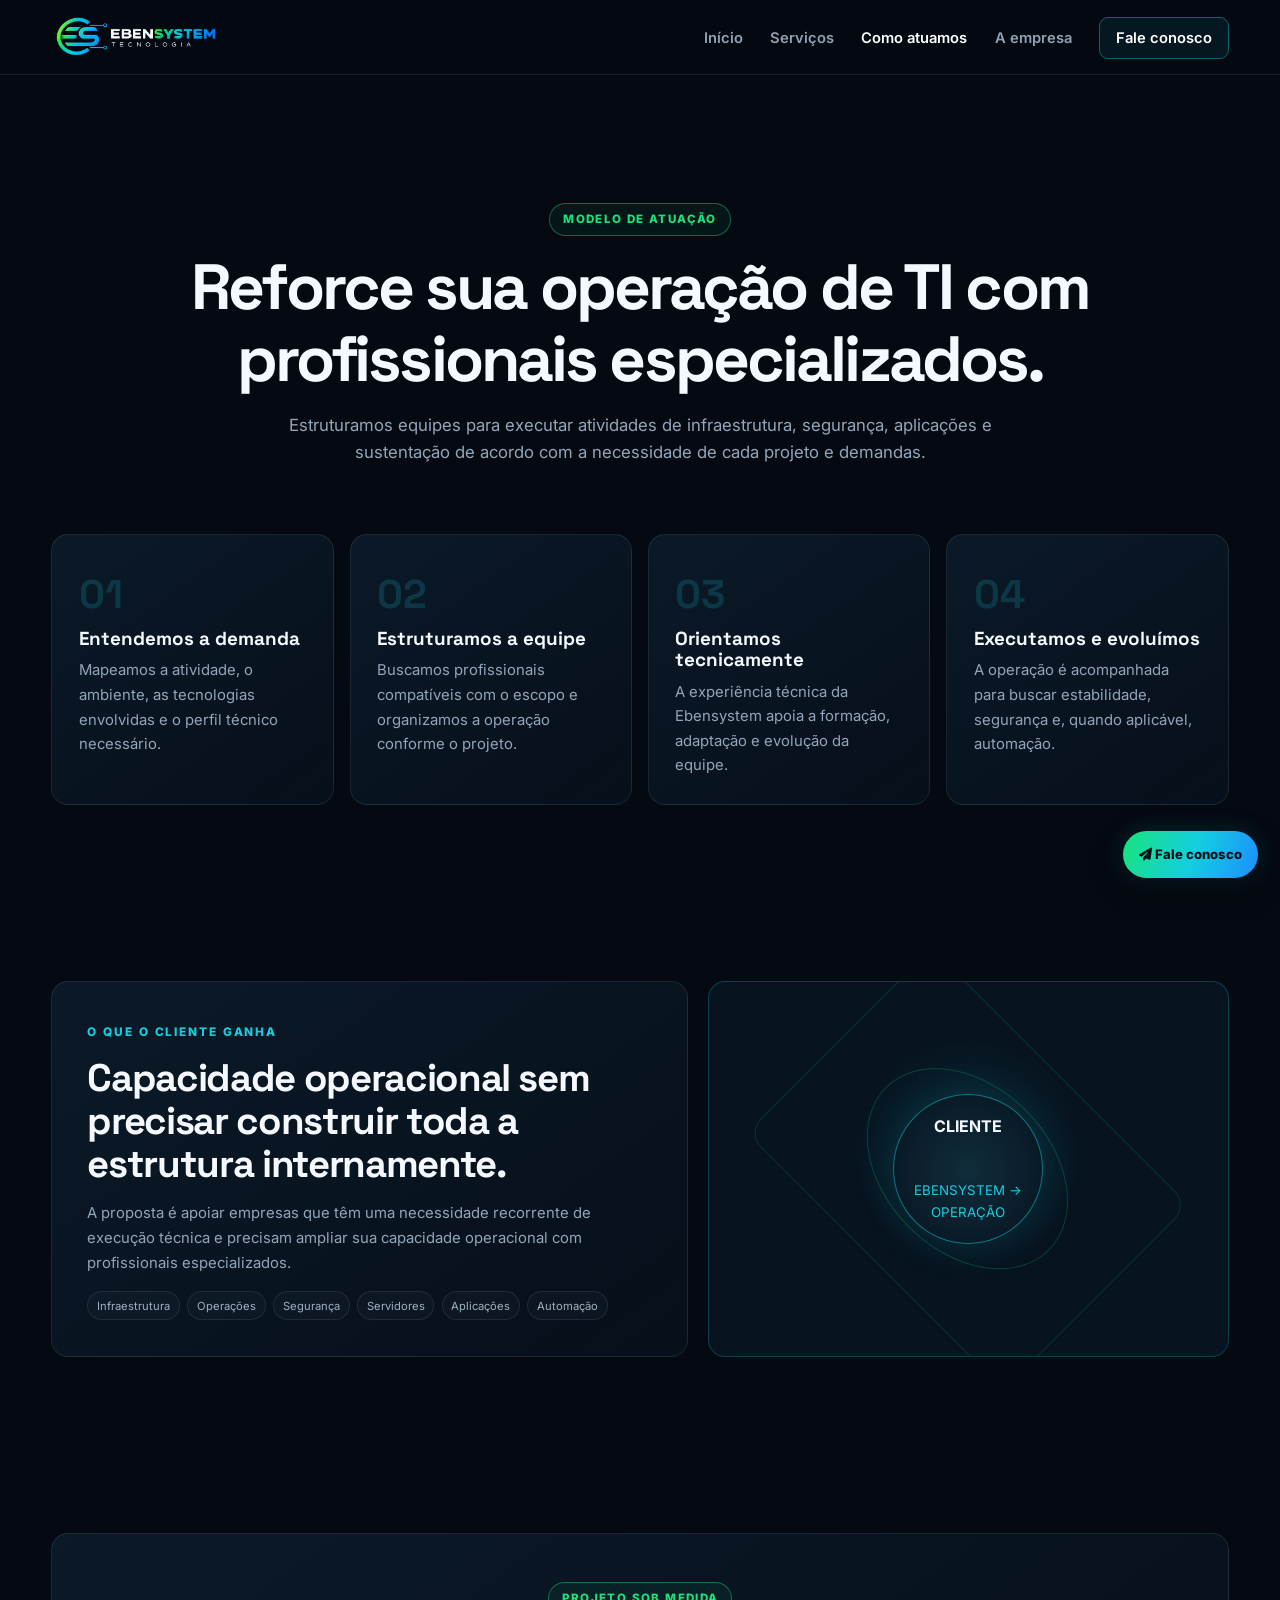
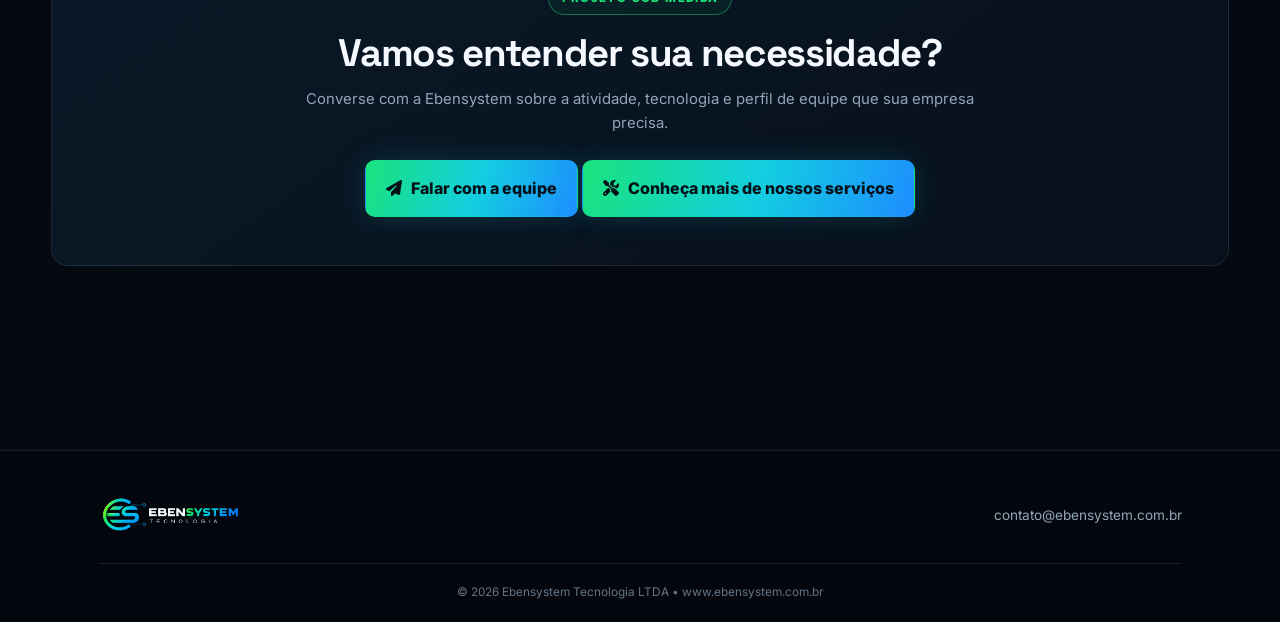
==== clientes/index.html @ 20f7ec96 "Add files via upload" ====
<!DOCTYPE html>
<html lang="pt-BR">
 <head>
  <meta charset="utf-8"/>
  <meta content="width=device-width, initial-scale=1.0" name="viewport"/>
  <meta content="Como a Ebensystem estrutura profissionais e equipes para opera&ccedil;&otilde;es de infraestrutura de TI." name="description"/>
  <title>
   Ebensystem Tecnologia | Como Atuamos
  </title>
  <link href="../css/style.css" rel="stylesheet"/>
  <link href="https://cdnjs.cloudflare.com/ajax/libs/font-awesome/6.4.0/css/all.min.css" rel="stylesheet"/>
 </head>
 <body>
  <header>
   <a class="logo-container" href="../">
    <img alt="Ebensystem Tecnologia" class="logo-img" src="../img/logo.png"/>
   </a>
   <button aria-expanded="false" aria-label="Abrir menu" class="menu-toggle" type="button">
    <i class="fa-solid fa-bars">
    </i>
   </button>
   <nav>
    <ul>
     <li>
      <a href="../">
       In&iacute;cio
      </a>
     </li>
     <li>
      <a href="../servicos/">
       Servi&ccedil;os
      </a>
     </li>
     <li>
      <a aria-current="page" class="active" href="../clientes/">
       Como atuamos
      </a>
     </li>
     <li>
      <a href="../historia/">
       A empresa
      </a>
     </li>
     <li>
      <a class="nav-cta" href="../contato/">
       Fale conosco
      </a>
     </li>
    </ul>
   </nav>
  </header>
  <main>
   <section class="page-hero">
    <span class="eyebrow">
     Modelo de atua&ccedil;&atilde;o
    </span>
    <h1>
     Reforce sua opera&ccedil;&atilde;o de TI com profissionais especializados.
    </h1>
    <p>
     Estruturamos equipes para executar atividades de infraestrutura, seguran&ccedil;a, aplica&ccedil;&otilde;es e sustenta&ccedil;&atilde;o de acordo com a necessidade de cada projeto e demandas.
    </p>
   </section>
   <section class="section" style="padding-top:1rem">
    <div class="timeline">
     <div class="card">
      <div class="num">
       01
      </div>
      <h3>
       Entendemos a demanda
      </h3>
      <p>
       Mapeamos a atividade, o ambiente, as tecnologias envolvidas e o perfil t&eacute;cnico necess&aacute;rio.
      </p>
     </div>
     <div class="card">
      <div class="num">
       02
      </div>
      <h3>
       Estruturamos a equipe
      </h3>
      <p>
       Buscamos profissionais compat&iacute;veis com o escopo e organizamos a opera&ccedil;&atilde;o conforme o projeto.
      </p>
     </div>
     <div class="card">
      <div class="num">
       03
      </div>
      <h3>
       Orientamos tecnicamente
      </h3>
      <p>
       A experi&ecirc;ncia t&eacute;cnica da Ebensystem apoia a forma&ccedil;&atilde;o, adapta&ccedil;&atilde;o e evolu&ccedil;&atilde;o da equipe.
      </p>
     </div>
     <div class="card">
      <div class="num">
       04
      </div>
      <h3>
       Executamos e evolu&iacute;mos
      </h3>
      <p>
       A opera&ccedil;&atilde;o &eacute; acompanhada para buscar estabilidade, seguran&ccedil;a e, quando aplic&aacute;vel, automa&ccedil;&atilde;o.
      </p>
     </div>
    </div>
   </section>
   <section class="section">
    <div class="model">
     <div class="card model-main">
      <span class="section-kicker">
       O que o cliente ganha
      </span>
      <h2>
       Capacidade operacional sem precisar construir toda a estrutura internamente.
      </h2>
      <p>
       A proposta &eacute; apoiar empresas que t&ecirc;m uma necessidade recorrente de execu&ccedil;&atilde;o t&eacute;cnica e precisam ampliar sua capacidade operacional com profissionais especializados.
      </p>
      <div class="tech-badge-list">
       <span class="tech-badge">
        Infraestrutura
       </span>
       <span class="tech-badge">
        Opera&ccedil;&otilde;es
       </span>
       <span class="tech-badge">
        Seguran&ccedil;a
       </span>
       <span class="tech-badge">
        Servidores
       </span>
       <span class="tech-badge">
        Aplica&ccedil;&otilde;es
       </span>
       <span class="tech-badge">
        Automa&ccedil;&atilde;o
       </span>
      </div>
     </div>
     <div class="tech-panel">
      <div class="network">
      </div>
      <div class="network-label">
       <div>
        <strong>
         CLIENTE
        </strong>
        <small>
         EBENSYSTEM &rarr; OPERA&Ccedil;&Atilde;O
        </small>
       </div>
      </div>
     </div>
    </div>
   </section>
   <section class="section">
    <div class="card" style="text-align:center;padding:3rem 1.5rem">
     <span class="tech-tag">
      PROJETO SOB MEDIDA
     </span>
     <h2 style="margin:1rem 0 .8rem">
      Vamos entender sua necessidade?
     </h2>
     <p class="muted" style="max-width:700px;margin:0 auto 1.5rem">
      Converse com a Ebensystem sobre a atividade, tecnologia e perfil de equipe que sua empresa precisa.
     </p>
     <a class="btn-primary" href="../contato/">
        <i class="fa-solid fa-paper-plane"></i>
      Falar com a equipe
     </a>
       </a>
       <a class="btn-primary" href="./servicos/">
       <i class="fa-solid fa-screwdriver-wrench"></i>
       </i> 
       Conheça mais de nossos serviços
      </a>
    </div>
   </section>
  </main>
  <footer>
   <div class="footer-content">
    <a class="logo-container" href="../">
     <img alt="Ebensystem Tecnologia" class="logo-img" src="../img/logo.png"/>
    </a>
    <p class="footer-mail">
     contato@ebensystem.com.br
    </p>
   </div>
   <div class="footer-bottom">
    &copy; 2026 Ebensystem Tecnologia LTDA &bull; www.ebensystem.com.br
   </div>
  </footer>
  <a class="btn-flutuante" href="../contato/">
   <i class="fa-solid fa-paper-plane">
   </i>
   <span>
    Fale conosco
   </span>
  </a>
  <script src="../app.js">
  </script>
 </body>
</html>
---- css/style.css ----
@import url('https://fonts.googleapis.com/css2?family=Inter:wght@400;500;600;700;800&family=Space+Grotesk:wght@500;600;700&display=swap');

:root{
  --bg:#050a12;
  --bg-soft:#07111c;
  --panel:#091522;
  --panel-2:#0c1b2a;
  --line:rgba(148,163,184,.14);
  --line-strong:rgba(25,210,230,.35);
  --text:#f5f9ff;
  --muted:#93a6b9;
  --green:#19e37a;
  --cyan:#13cfe0;
  --blue:#1d8dff;
  --gradient:linear-gradient(110deg,var(--green),var(--cyan) 52%,var(--blue));
  --glow:0 0 38px rgba(19,207,224,.16);
}
*{box-sizing:border-box;margin:0;padding:0}
html{scroll-behavior:smooth}
body{font-family:Inter,Arial,sans-serif;background:var(--bg);color:var(--text);line-height:1.65;overflow-x:hidden}
body:before{content:"";position:fixed;inset:0;pointer-events:none;opacity:.18;background-image:linear-gradient(rgba(255,255,255,.025) 1px,transparent 1px),linear-gradient(90deg,rgba(255,255,255,.025) 1px,transparent 1px);background-size:48px 48px;mask-image:linear-gradient(to bottom,black,transparent 75%);z-index:-2}
a{color:inherit;text-decoration:none}
.container{width:min(1160px,92%);margin:auto}

/* Header */
header{position:sticky;top:0;z-index:1000;background:rgba(5,10,18,.86);backdrop-filter:blur(18px);border-bottom:1px solid var(--line);padding:.55rem 4%;display:flex;align-items:center;justify-content:space-between;gap:25px}
.logo-container{display:flex;align-items:center;flex-shrink:0}
.logo-img{width:170px;height:auto;display:block;object-fit:contain;transition:transform .25s ease}
.logo-container:hover .logo-img{transform:scale(1.02)}
nav ul{display:flex;align-items:center;gap:1.7rem;list-style:none}
nav a{color:#91a1b4;font-size:.92rem;font-weight:600;transition:.25s}
nav a:hover,nav a.active{color:#fff}
.nav-cta{padding:.7rem 1rem;border:1px solid rgba(19,207,224,.4);border-radius:9px;color:#fff!important;background:rgba(19,207,224,.07)}
.menu-toggle{display:none;border:1px solid var(--line);background:var(--panel);color:#fff;border-radius:9px;padding:.6rem .75rem;font-size:1.1rem;cursor:pointer}

/* General */
main{width:min(1200px,92%);margin:0 auto;padding:3.5rem 0 1rem}
.eyebrow,.tech-tag{display:inline-flex;align-items:center;gap:.5rem;color:var(--green);border:1px solid rgba(25,227,122,.42);background:rgba(25,227,122,.055);padding:.38rem .8rem;border-radius:999px;font-size:.72rem;font-weight:800;letter-spacing:.12em;text-transform:uppercase}
.section{padding:5.5rem 0}
.section-head{text-align:center;max-width:800px;margin:0 auto 3rem}
.section-kicker{color:var(--cyan);font-size:.74rem;font-weight:800;letter-spacing:.16em;text-transform:uppercase}
h1,h2,h3{font-family:'Space Grotesk',Inter,sans-serif;line-height:1.12}
h1{font-size:clamp(2.4rem,5vw,4.8rem);letter-spacing:-.045em}
h2{font-size:clamp(1.9rem,3vw,2.8rem);letter-spacing:-.035em}
h3{font-size:1.18rem}
.section-head h2{margin:.65rem 0 1rem}
.section-head p,.muted{color:var(--muted)}

/* Hero */
.hero{position:relative;min-height:610px;display:grid;place-items:center;text-align:center;overflow:hidden;border:1px solid var(--line);border-radius:24px;background:radial-gradient(circle at 50% 42%,rgba(19,207,224,.12),transparent 34%),linear-gradient(145deg,rgba(8,22,34,.96),rgba(5,10,18,.94));box-shadow:var(--glow)}
.hero:before{content:"";position:absolute;inset:0;background:radial-gradient(circle at 15% 20%,rgba(25,227,122,.08),transparent 24%),radial-gradient(circle at 85% 75%,rgba(29,141,255,.1),transparent 27%);pointer-events:none}
.hero-grid{position:absolute;inset:0;background-image:linear-gradient(rgba(19,207,224,.09) 1px,transparent 1px),linear-gradient(90deg,rgba(19,207,224,.09) 1px,transparent 1px);background-size:70px 70px;mask-image:radial-gradient(circle at center,black 0%,transparent 72%);opacity:.32}
.hero-node{position:absolute;border:1px solid rgba(19,207,224,.5);border-radius:50%;box-shadow:0 0 24px rgba(19,207,224,.25);animation:pulse 3.5s infinite ease-in-out}
.node1{width:12px;height:12px;top:23%;left:18%}.node2{width:8px;height:8px;top:31%;right:19%;animation-delay:1s}.node3{width:10px;height:10px;bottom:24%;left:27%;animation-delay:2s}
.hero-content{position:relative;z-index:2;width:min(900px,90%)}
.hero h1{margin:1.3rem auto 1.2rem;background:linear-gradient(180deg,#fff 5%,#b9c8d8 100%);-webkit-background-clip:text;background-clip:text;color:transparent}
.hero h1 span{background:var(--gradient);-webkit-background-clip:text;background-clip:text;color:transparent}
.hero p{max-width:780px;margin:0 auto;color:#a9bacb;font-size:1.08rem}
.hero-actions{display:flex;justify-content:center;gap:.85rem;flex-wrap:wrap;margin-top:2rem}
.btn-primary,.btn-secondary{display:inline-flex;align-items:center;justify-content:center;gap:.55rem;padding:.9rem 1.25rem;border-radius:10px;font-weight:800;transition:.25s;cursor:pointer}
.btn-primary{background:var(--gradient);color:#031018;border:1px solid transparent;box-shadow:0 0 28px rgba(19,207,224,.17)}
.btn-secondary{background:rgba(255,255,255,.02);color:#fff;border:1px solid var(--line-strong)}
.btn-primary:hover,.btn-secondary:hover{transform:translateY(-2px);box-shadow:0 12px 35px rgba(19,207,224,.16)}
.hero-techline{margin:2rem auto 0;display:flex;justify-content:center;gap:1rem;flex-wrap:wrap;color:#6f8498;font-size:.78rem}
.hero-techline span:before{content:'◈';color:var(--cyan);margin-right:.35rem}

/* Cards */
.grid-3{display:grid;grid-template-columns:repeat(3,1fr);gap:1.15rem}
.grid-2{display:grid;grid-template-columns:repeat(2,1fr);gap:1.15rem}
.card{position:relative;background:linear-gradient(145deg,rgba(12,27,42,.92),rgba(7,17,28,.9));border:1px solid var(--line);border-radius:17px;padding:1.65rem;overflow:hidden;transition:.28s}
.card:after{content:"";position:absolute;inset:auto -30% -65% 20%;height:160px;background:radial-gradient(circle,rgba(19,207,224,.09),transparent 68%);pointer-events:none}
.card:hover{transform:translateY(-4px);border-color:rgba(19,207,224,.38);box-shadow:0 18px 55px rgba(0,0,0,.3),0 0 25px rgba(19,207,224,.07)}
.card-icon{width:46px;height:46px;display:grid;place-items:center;border-radius:12px;color:var(--cyan);background:rgba(19,207,224,.08);border:1px solid rgba(19,207,224,.28);font-size:1.15rem;margin-bottom:1rem}
.card h3{margin-bottom:.6rem}.card p{color:var(--muted);font-size:.93rem}
.tech-badge-list{display:flex;flex-wrap:wrap;gap:.45rem;margin-top:1rem}.tech-badge{font-size:.7rem;color:#9eb1c2;border:1px solid var(--line);padding:.28rem .55rem;border-radius:999px;background:rgba(255,255,255,.025)}

/* Commercial model */
.model{display:grid;grid-template-columns:1.1fr .9fr;gap:1.2rem;align-items:stretch}
.model-main{padding:2.2rem}.model-main h2{margin:.8rem 0 1rem}.model-main p{color:var(--muted);max-width:720px}.model-steps{display:grid;grid-template-columns:repeat(3,1fr);gap:.8rem;margin-top:1.7rem}
.step{padding:1rem;border:1px solid var(--line);border-radius:12px;background:rgba(255,255,255,.025)}.step b{display:block;color:var(--cyan);font-size:.76rem;letter-spacing:.12em;margin-bottom:.4rem}.step strong{display:block;font-size:.94rem;margin-bottom:.25rem}.step span{font-size:.78rem;color:var(--muted)}
.tech-panel{position:relative;min-height:100%;overflow:hidden;padding:2rem;border-radius:17px;border:1px solid rgba(19,207,224,.24);background:radial-gradient(circle at 50% 45%,rgba(19,207,224,.12),transparent 35%),#07131f}
.network{position:absolute;inset:15%;border:1px solid rgba(19,207,224,.16);transform:rotate(45deg);border-radius:20px}.network:before,.network:after{content:"";position:absolute;border:1px solid rgba(25,227,122,.22);border-radius:50%}.network:before{inset:18%}.network:after{inset:35%}
.network-label{position:relative;z-index:2;height:100%;min-height:260px;display:grid;place-items:center;text-align:center}.network-label div{width:150px;height:150px;border-radius:50%;display:grid;place-items:center;background:radial-gradient(circle,#102c3b,#07131f);border:1px solid rgba(19,207,224,.5);box-shadow:0 0 45px rgba(19,207,224,.14)}.network-label strong{display:block}.network-label small{color:var(--cyan);display:block;margin-top:.25rem}

/* Tech stack */
.tech-stack{display:grid;grid-template-columns:repeat(4,1fr);gap:1rem}.tech-category{padding:1.35rem;border:1px solid var(--line);border-radius:15px;background:rgba(9,21,34,.78)}.tech-category h4{font-family:'Space Grotesk',Inter,sans-serif;color:#fff;margin-bottom:1rem}.tech-category h4 i{color:var(--green);margin-right:.45rem}.tech-list{display:flex;flex-wrap:wrap;gap:.45rem}.tech-item{font-size:.75rem;color:#9bb0c1;padding:.4rem .55rem;border-radius:7px;background:rgba(255,255,255,.025);border:1px solid var(--line)}

/* Page hero */
.page-hero{text-align:center;padding:4.5rem 1rem 3.2rem}.page-hero h1{margin:1rem auto;max-width:900px}.page-hero p{max-width:760px;margin:auto;color:var(--muted);font-size:1.05rem}

/* Timeline / company */
.timeline{display:grid;grid-template-columns:repeat(4,1fr);gap:1rem}.timeline .card{min-height:190px}.timeline .num{font-size:2.5rem;font-family:'Space Grotesk';font-weight:800;color:rgba(19,207,224,.18)}

/* Contact */
.contact-grid{display:grid;grid-template-columns:.8fr 1.2fr;gap:1.2rem}.contact-info{padding:2rem}.contact-info h2{margin:1rem 0}.contact-item{display:flex;gap:.85rem;padding:1rem 0;border-bottom:1px solid var(--line)}.contact-item i{color:var(--cyan);width:20px}.contact-item span{color:var(--muted)}
.form-card{padding:2rem}.field{margin-bottom:1rem}.field label{display:block;font-size:.8rem;font-weight:700;margin-bottom:.4rem;color:#dbe7f1}.field input,.field textarea{width:100%;padding:.9rem 1rem;border-radius:10px;border:1px solid var(--line);background:#050d16;color:#fff;font:inherit;outline:none}.field input:focus,.field textarea:focus{border-color:var(--cyan);box-shadow:0 0 0 3px rgba(19,207,224,.08)}

/* Footer */
footer{margin-top:5rem;border-top:1px solid var(--line);background:#03070d;padding:2.5rem 4% 1.2rem}.footer-content{width:min(1160px,92%);margin:auto;display:flex;justify-content:space-between;align-items:center;gap:1.5rem;flex-wrap:wrap}.footer-content .logo-img{width:145px}.footer-mail{color:var(--muted);font-size:.85rem}.footer-bottom{width:min(1160px,92%);margin:1.5rem auto 0;padding-top:1.2rem;border-top:1px solid var(--line);text-align:center;color:#647588;font-size:.74rem}
.btn-flutuante{position:fixed;right:22px;bottom:22px;z-index:999;background:var(--gradient);color:#031018;padding:.8rem 1rem;border-radius:999px;font-weight:800;font-size:.82rem;box-shadow:0 10px 30px rgba(0,0,0,.35),0 0 25px rgba(19,207,224,.16);transition:.25s}.btn-flutuante:hover{transform:translateY(-3px)}

.reveal{animation:rise .7s ease both}.delay-1{animation-delay:.08s}.delay-2{animation-delay:.16s}.delay-3{animation-delay:.24s}
@keyframes rise{from{opacity:0;transform:translateY(12px)}to{opacity:1;transform:none}}
@keyframes pulse{0%,100%{transform:scale(.85);opacity:.5}50%{transform:scale(1.2);opacity:1}}

@media(max-width:950px){nav ul{gap:1rem}.nav-cta{display:none}.tech-stack{grid-template-columns:repeat(2,1fr)}.model{grid-template-columns:1fr}.contact-grid{grid-template-columns:1fr}}
@media(max-width:760px){header{padding:.55rem 4%;}.logo-img{width:145px}.menu-toggle{display:block}nav{position:absolute;left:4%;right:4%;top:70px;background:rgba(5,10,18,.98);border:1px solid var(--line);border-radius:12px;padding:.7rem;display:none}nav.open{display:block}nav ul{flex-direction:column;align-items:stretch;gap:.2rem}nav a{display:block;padding:.75rem}.hero{min-height:590px;border-radius:17px}.hero h1{font-size:2.45rem}.grid-3,.grid-2,.model-steps,.timeline,.tech-stack{grid-template-columns:1fr}.section{padding:4rem 0}.btn-flutuante{right:14px;bottom:14px}.btn-flutuante span{display:none}.btn-flutuante{width:48px;height:48px;display:grid;place-items:center;padding:0}.footer-content{flex-direction:column;align-items:flex-start}}
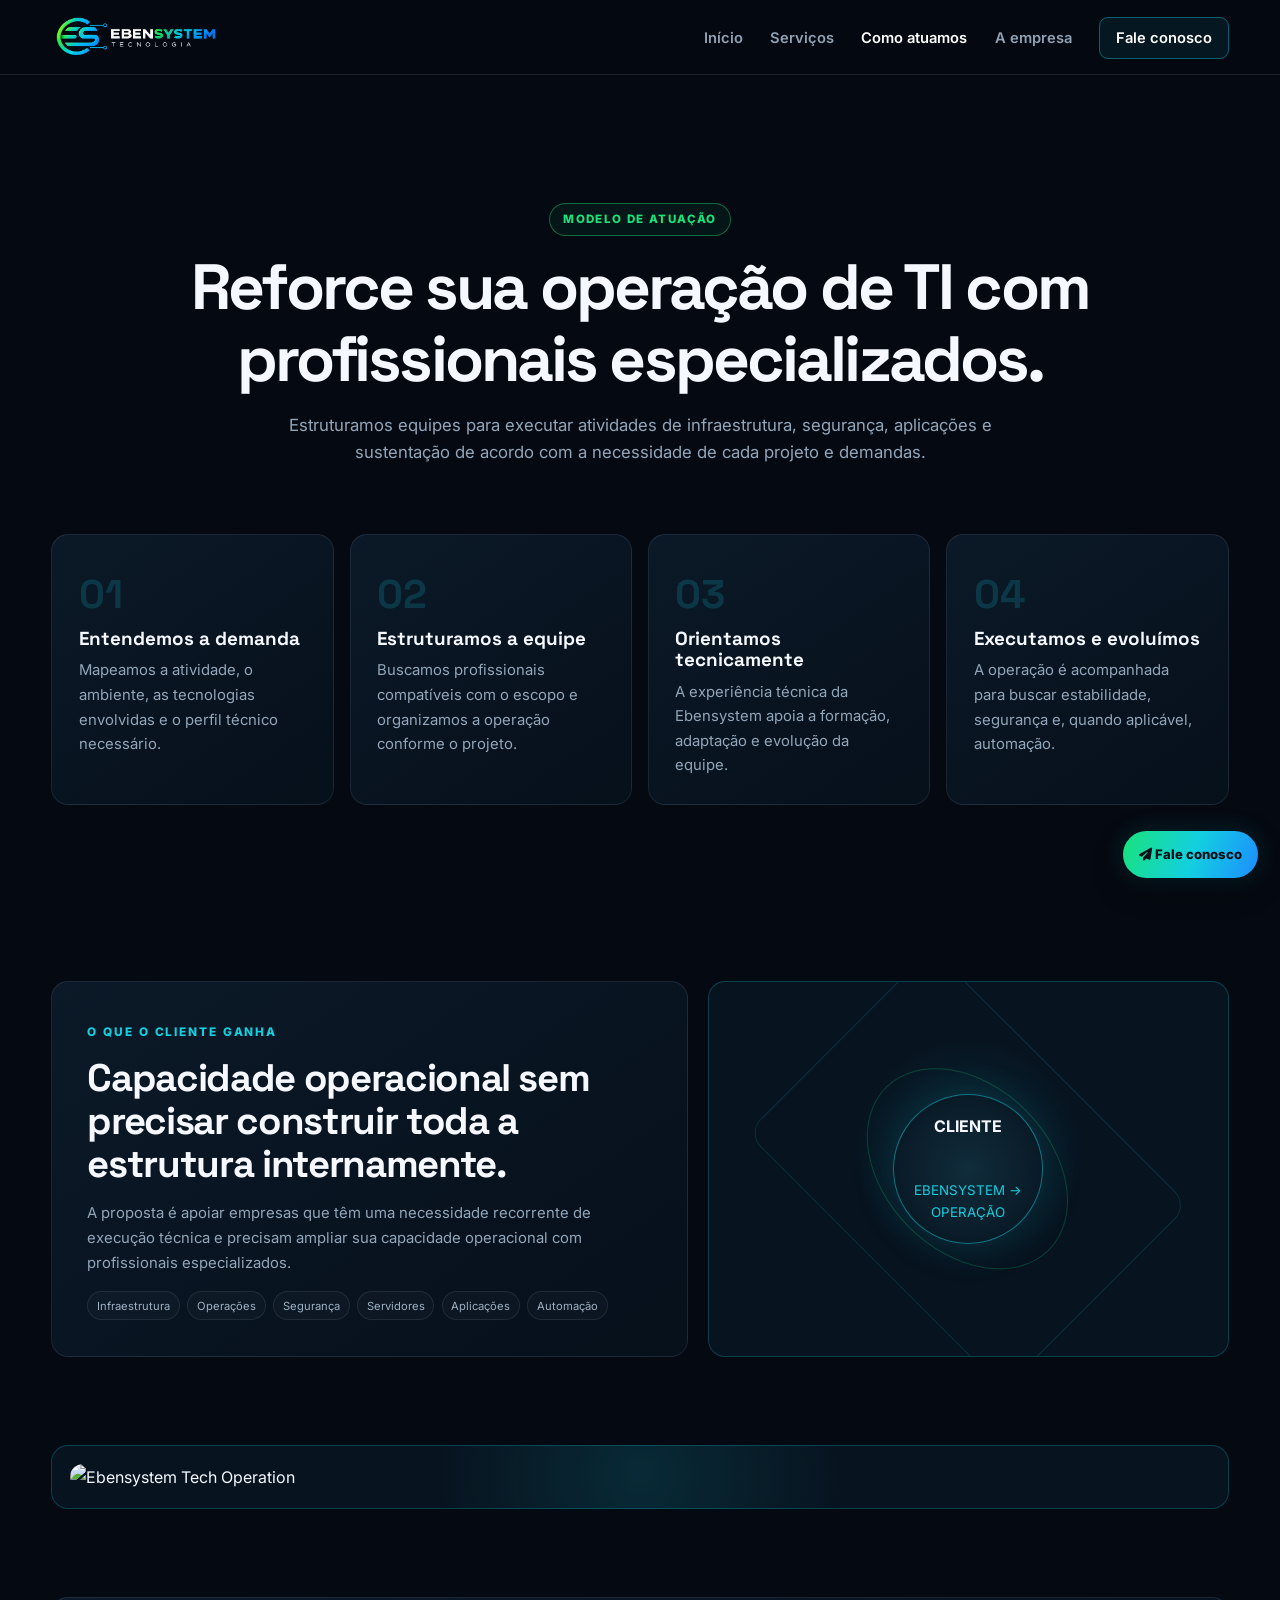
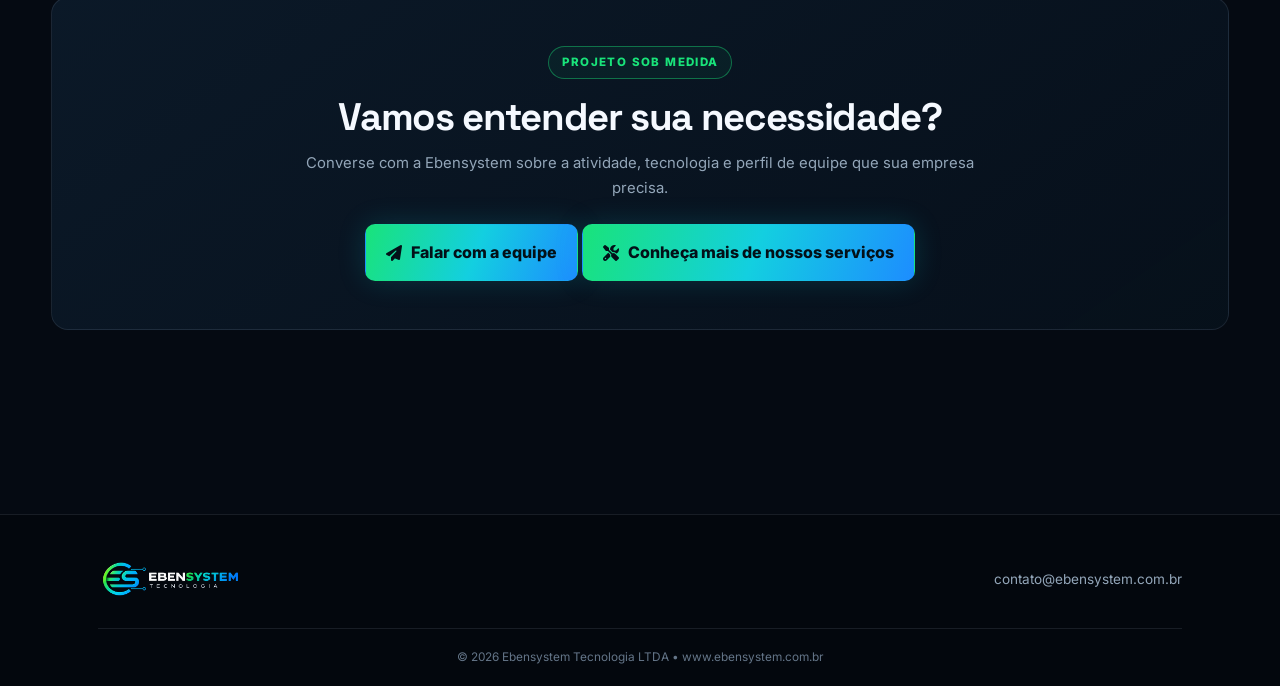
==== commit b288beac: "Add tech panel section with image Added a tech panel with an image for Ebensystem Tech Operation." ====
--- a/clientes/index.html
+++ b/clientes/index.html
@@ -158,6 +158,24 @@
      </div>
     </div>
    </section>
+
+      </div>
+     </div>
+     <div class="tech-panel" style="display:flex;align-items:center;justify-content:center;overflow:hidden;padding:18px;box-sizing:border-box;">
+
+      <img
+
+       src="img/ebensystem-tech-operation-8s.gif"
+
+       alt="Ebensystem Tech Operation"
+
+       style="display:block;width:100%;height:100%;max-width:100%;max-height:100%;object-fit:contain;object-position:center;border-radius:16px;"
+
+      />
+
+     </div>
+    </div>
+   
    <section class="section">
     <div class="card" style="text-align:center;padding:3rem 1.5rem">
      <span class="tech-tag">
@@ -174,7 +192,7 @@
       Falar com a equipe
      </a>
        </a>
-       <a class="btn-primary" href="./servicos/">
+       <a class="btn-primary" href="../servicos/">
        <i class="fa-solid fa-screwdriver-wrench"></i>
        </i> 
        Conheça mais de nossos serviços
--- a/css/style.css
+++ b/css/style.css
@@ -105,3 +105,23 @@
 
 @media(max-width:950px){nav ul{gap:1rem}.nav-cta{display:none}.tech-stack{grid-template-columns:repeat(2,1fr)}.model{grid-template-columns:1fr}.contact-grid{grid-template-columns:1fr}}
 @media(max-width:760px){header{padding:.55rem 4%;}.logo-img{width:145px}.menu-toggle{display:block}nav{position:absolute;left:4%;right:4%;top:70px;background:rgba(5,10,18,.98);border:1px solid var(--line);border-radius:12px;padding:.7rem;display:none}nav.open{display:block}nav ul{flex-direction:column;align-items:stretch;gap:.2rem}nav a{display:block;padding:.75rem}.hero{min-height:590px;border-radius:17px}.hero h1{font-size:2.45rem}.grid-3,.grid-2,.model-steps,.timeline,.tech-stack{grid-template-columns:1fr}.section{padding:4rem 0}.btn-flutuante{right:14px;bottom:14px}.btn-flutuante span{display:none}.btn-flutuante{width:48px;height:48px;display:grid;place-items:center;padding:0}.footer-content{flex-direction:column;align-items:flex-start}}
+/* BOTÕES FLUTUANTES - REDES SOCIAIS */
+
+.botoes-flutuantes {
+  position: fixed;
+  right: 18px;
+  bottom: 18px;
+
+  display: flex;
+  flex-direction: column;
+  align-items: flex-end;
+
+  gap: 12px;
+
+  z-index: 9999;
+}
+
+.botoes-flutuantes .btn-flutuante {
+  position: static;
+  margin: 0;
+}
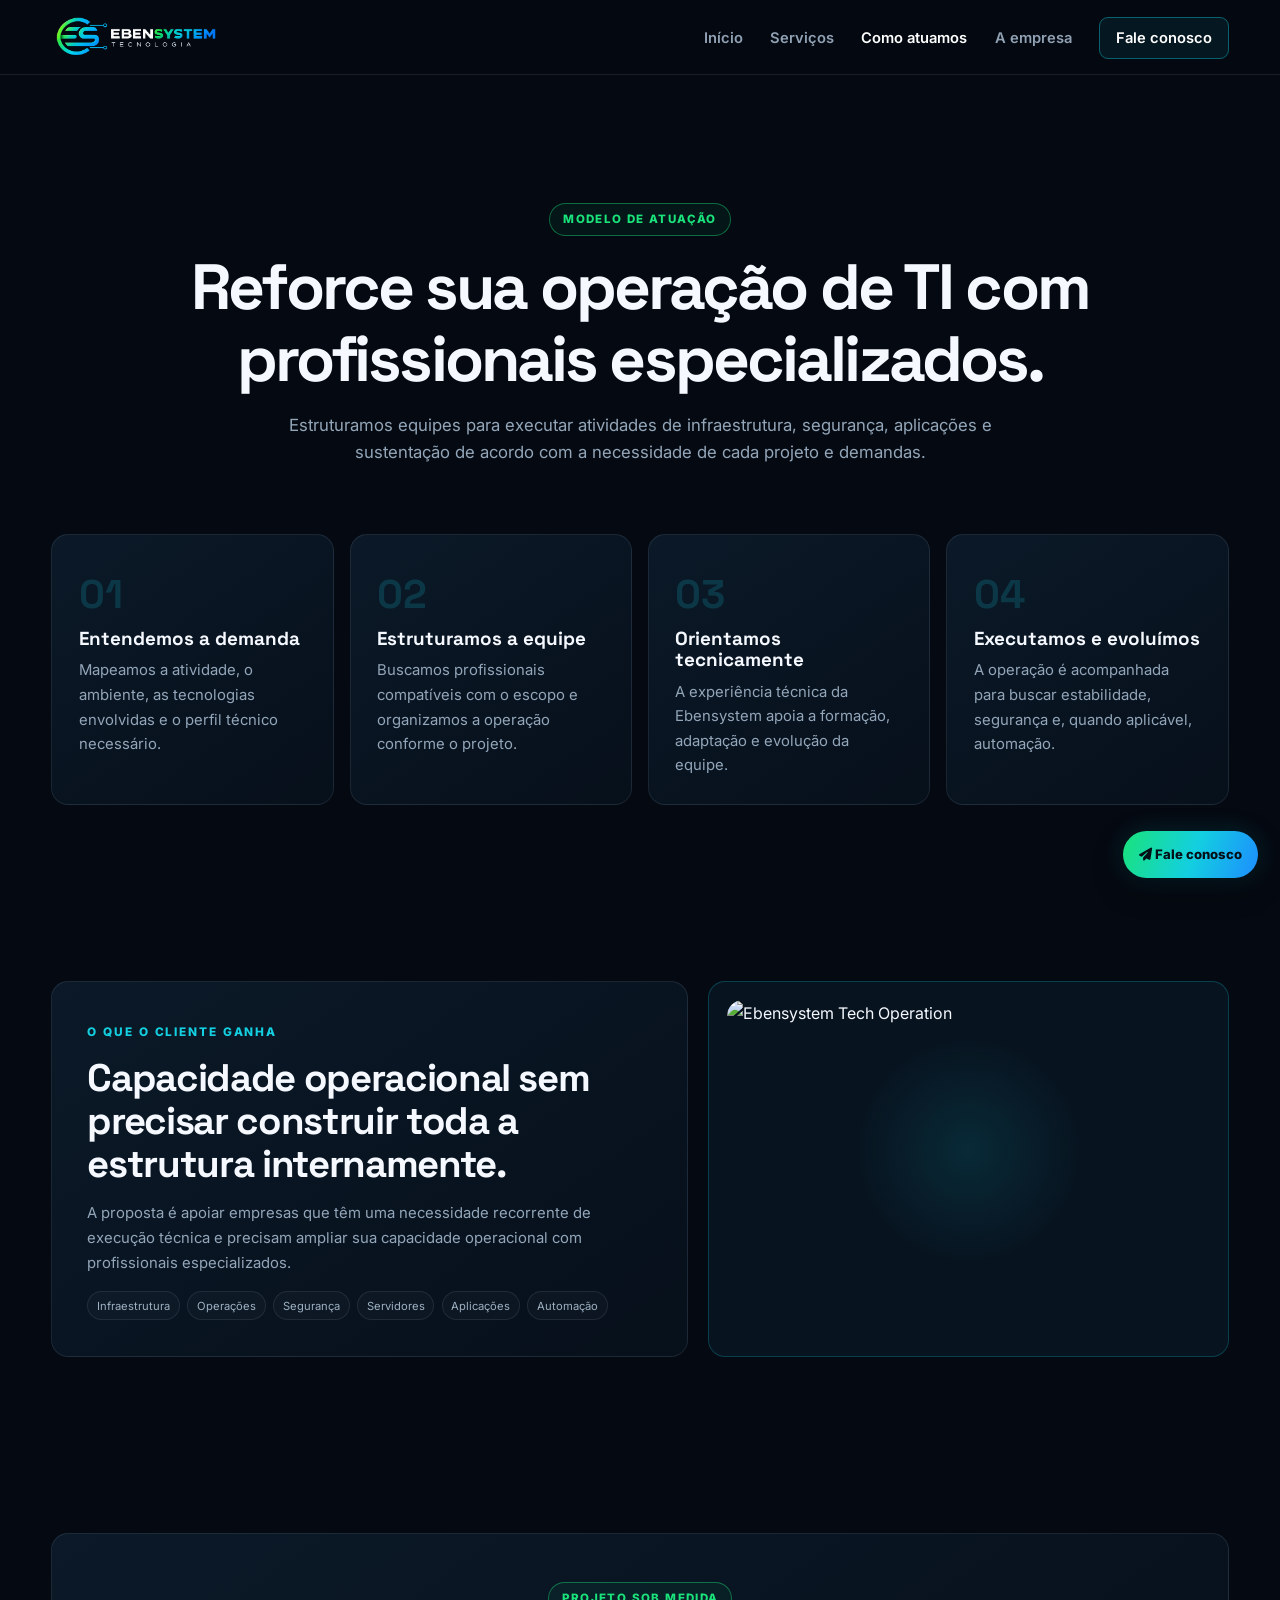
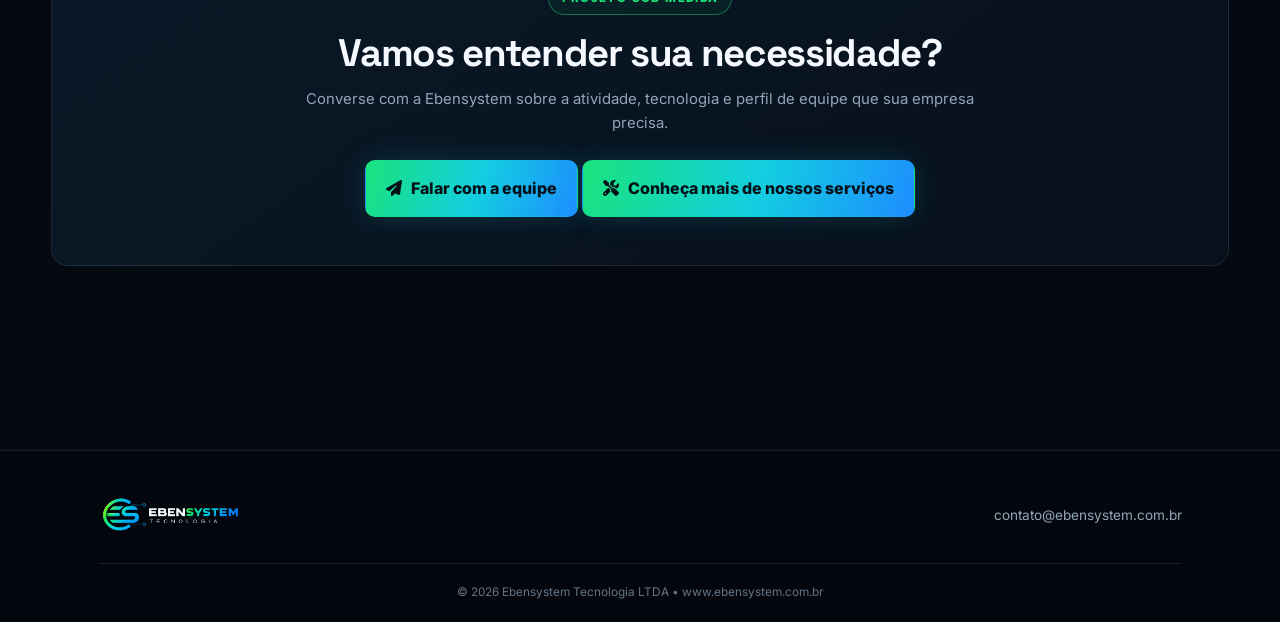
==== commit c741fce1: "Refactor HTML structure and improve formatting" ====
--- a/clientes/index.html
+++ b/clientes/index.html
@@ -1,226 +1,503 @@
 <!DOCTYPE html>
 <html lang="pt-BR">
- <head>
+
+<head>
+
   <meta charset="utf-8"/>
-  <meta content="width=device-width, initial-scale=1.0" name="viewport"/>
-  <meta content="Como a Ebensystem estrutura profissionais e equipes para opera&ccedil;&otilde;es de infraestrutura de TI." name="description"/>
+
+  <meta
+    content="width=device-width, initial-scale=1.0"
+    name="viewport"
+  />
+
+  <meta
+    content="Como a Ebensystem estrutura profissionais e equipes para opera&ccedil;&otilde;es de infraestrutura de TI."
+    name="description"
+  />
+
   <title>
-   Ebensystem Tecnologia | Como Atuamos
+    Ebensystem Tecnologia | Como Atuamos
   </title>
-  <link href="../css/style.css" rel="stylesheet"/>
-  <link href="https://cdnjs.cloudflare.com/ajax/libs/font-awesome/6.4.0/css/all.min.css" rel="stylesheet"/>
- </head>
- <body>
+
+  <link
+    href="../css/style.css"
+    rel="stylesheet"
+  />
+
+  <link
+    href="https://cdnjs.cloudflare.com/ajax/libs/font-awesome/6.4.0/css/all.min.css"
+    rel="stylesheet"
+  />
+
+</head>
+
+
+<body>
+
+
+  <!-- ========================================
+       CABEÇALHO
+  ========================================= -->
+
   <header>
-   <a class="logo-container" href="../">
-    <img alt="Ebensystem Tecnologia" class="logo-img" src="../img/logo.png"/>
-   </a>
-   <button aria-expanded="false" aria-label="Abrir menu" class="menu-toggle" type="button">
-    <i class="fa-solid fa-bars">
-    </i>
-   </button>
-   <nav>
-    <ul>
-     <li>
-      <a href="../">
-       In&iacute;cio
+
+    <a class="logo-container" href="../">
+
+      <img
+        alt="Ebensystem Tecnologia"
+        class="logo-img"
+        src="../img/logo.png"
+      />
+
+    </a>
+
+
+    <button
+      aria-expanded="false"
+      aria-label="Abrir menu"
+      class="menu-toggle"
+      type="button"
+    >
+
+      <i class="fa-solid fa-bars"></i>
+
+    </button>
+
+
+    <nav>
+
+      <ul>
+
+        <li>
+          <a href="../">
+            In&iacute;cio
+          </a>
+        </li>
+
+
+        <li>
+          <a href="../servicos/">
+            Servi&ccedil;os
+          </a>
+        </li>
+
+
+        <li>
+          <a
+            aria-current="page"
+            class="active"
+            href="../clientes/"
+          >
+            Como atuamos
+          </a>
+        </li>
+
+
+        <li>
+          <a href="../historia/">
+            A empresa
+          </a>
+        </li>
+
+
+        <li>
+          <a
+            class="nav-cta"
+            href="../contato/"
+          >
+            Fale conosco
+          </a>
+        </li>
+
+      </ul>
+
+    </nav>
+
+  </header>
+
+
+
+  <!-- ========================================
+       CONTEÚDO PRINCIPAL
+  ========================================= -->
+
+  <main>
+
+
+    <!-- HERO -->
+
+    <section class="page-hero">
+
+      <span class="eyebrow">
+        Modelo de atua&ccedil;&atilde;o
+      </span>
+
+
+      <h1>
+        Reforce sua opera&ccedil;&atilde;o de TI com profissionais especializados.
+      </h1>
+
+
+      <p>
+        Estruturamos equipes para executar atividades de infraestrutura,
+        seguran&ccedil;a, aplica&ccedil;&otilde;es e sustenta&ccedil;&atilde;o
+        de acordo com a necessidade de cada projeto e demandas.
+      </p>
+
+    </section>
+
+
+
+    <!-- ========================================
+         ETAPAS DO MODELO
+    ========================================= -->
+
+    <section
+      class="section"
+      style="padding-top:1rem"
+    >
+
+      <div class="timeline">
+
+
+        <!-- ETAPA 01 -->
+
+        <div class="card">
+
+          <div class="num">
+            01
+          </div>
+
+          <h3>
+            Entendemos a demanda
+          </h3>
+
+          <p>
+            Mapeamos a atividade, o ambiente, as tecnologias envolvidas
+            e o perfil t&eacute;cnico necess&aacute;rio.
+          </p>
+
+        </div>
+
+
+
+        <!-- ETAPA 02 -->
+
+        <div class="card">
+
+          <div class="num">
+            02
+          </div>
+
+          <h3>
+            Estruturamos a equipe
+          </h3>
+
+          <p>
+            Buscamos profissionais compat&iacute;veis com o escopo
+            e organizamos a opera&ccedil;&atilde;o conforme o projeto.
+          </p>
+
+        </div>
+
+
+
+        <!-- ETAPA 03 -->
+
+        <div class="card">
+
+          <div class="num">
+            03
+          </div>
+
+          <h3>
+            Orientamos tecnicamente
+          </h3>
+
+          <p>
+            A experi&ecirc;ncia t&eacute;cnica da Ebensystem apoia
+            a forma&ccedil;&atilde;o, adapta&ccedil;&atilde;o
+            e evolu&ccedil;&atilde;o da equipe.
+          </p>
+
+        </div>
+
+
+
+        <!-- ETAPA 04 -->
+
+        <div class="card">
+
+          <div class="num">
+            04
+          </div>
+
+          <h3>
+            Executamos e evolu&iacute;mos
+          </h3>
+
+          <p>
+            A opera&ccedil;&atilde;o &eacute; acompanhada para buscar
+            estabilidade, seguran&ccedil;a e, quando aplic&aacute;vel,
+            automa&ccedil;&atilde;o.
+          </p>
+
+        </div>
+
+
+      </div>
+
+    </section>
+
+
+
+    <!-- ========================================
+         O QUE O CLIENTE GANHA + GIF
+    ========================================= -->
+
+    <section class="section">
+
+      <div class="model">
+
+
+        <!-- LADO ESQUERDO -->
+
+        <div class="card model-main">
+
+          <span class="section-kicker">
+            O que o cliente ganha
+          </span>
+
+
+          <h2>
+            Capacidade operacional sem precisar construir toda a estrutura internamente.
+          </h2>
+
+
+          <p>
+            A proposta &eacute; apoiar empresas que t&ecirc;m uma
+            necessidade recorrente de execu&ccedil;&atilde;o t&eacute;cnica
+            e precisam ampliar sua capacidade operacional com
+            profissionais especializados.
+          </p>
+
+
+          <div class="tech-badge-list">
+
+            <span class="tech-badge">
+              Infraestrutura
+            </span>
+
+            <span class="tech-badge">
+              Opera&ccedil;&otilde;es
+            </span>
+
+            <span class="tech-badge">
+              Seguran&ccedil;a
+            </span>
+
+            <span class="tech-badge">
+              Servidores
+            </span>
+
+            <span class="tech-badge">
+              Aplica&ccedil;&otilde;es
+            </span>
+
+            <span class="tech-badge">
+              Automa&ccedil;&atilde;o
+            </span>
+
+          </div>
+
+        </div>
+
+
+
+        <!-- ====================================
+             LADO DIREITO - EBEN TECH OPERATION
+             Substitui CLIENTE / EBENSYSTEM →
+             OPERAÇÃO pelo GIF
+        ===================================== -->
+
+        <div
+          class="tech-panel"
+          style="
+            display:flex;
+            align-items:center;
+            justify-content:center;
+            overflow:hidden;
+            padding:18px;
+            box-sizing:border-box;
+          "
+        >
+
+          <img
+            src="../img/ebensystem-tech-operation-8s.gif"
+            alt="Ebensystem Tech Operation"
+            style="
+              display:block;
+              width:100%;
+              height:100%;
+              max-width:100%;
+              max-height:100%;
+              object-fit:contain;
+              object-position:center;
+              border-radius:16px;
+            "
+          />
+
+        </div>
+
+
+      </div>
+
+    </section>
+
+
+
+    <!-- ========================================
+         CHAMADA PARA CONTATO
+    ========================================= -->
+
+    <section class="section">
+
+      <div
+        class="card"
+        style="
+          text-align:center;
+          padding:3rem 1.5rem;
+        "
+      >
+
+        <span class="tech-tag">
+          PROJETO SOB MEDIDA
+        </span>
+
+
+        <h2 style="margin:1rem 0 .8rem">
+          Vamos entender sua necessidade?
+        </h2>
+
+
+        <p
+          class="muted"
+          style="
+            max-width:700px;
+            margin:0 auto 1.5rem;
+          "
+        >
+          Converse com a Ebensystem sobre a atividade,
+          tecnologia e perfil de equipe que sua empresa precisa.
+        </p>
+
+
+
+        <!-- BOTÃO CONTATO -->
+
+        <a
+          class="btn-primary"
+          href="../contato/"
+        >
+
+          <i class="fa-solid fa-paper-plane"></i>
+
+          Falar com a equipe
+
+        </a>
+
+
+
+        <!-- BOTÃO SERVIÇOS -->
+
+        <a
+          class="btn-primary"
+          href="../servicos/"
+        >
+
+          <i class="fa-solid fa-screwdriver-wrench"></i>
+
+          Conheça mais de nossos serviços
+
+        </a>
+
+
+      </div>
+
+    </section>
+
+
+  </main>
+
+
+
+  <!-- ========================================
+       RODAPÉ
+  ========================================= -->
+
+  <footer>
+
+    <div class="footer-content">
+
+      <a
+        class="logo-container"
+        href="../"
+      >
+
+        <img
+          alt="Ebensystem Tecnologia"
+          class="logo-img"
+          src="../img/logo.png"
+        />
+
       </a>
-     </li>
-     <li>
-      <a href="../servicos/">
-       Servi&ccedil;os
-      </a>
-     </li>
-     <li>
-      <a aria-current="page" class="active" href="../clientes/">
-       Como atuamos
-      </a>
-     </li>
-     <li>
-      <a href="../historia/">
-       A empresa
-      </a>
-     </li>
-     <li>
-      <a class="nav-cta" href="../contato/">
-       Fale conosco
-      </a>
-     </li>
-    </ul>
-   </nav>
-  </header>
-  <main>
-   <section class="page-hero">
-    <span class="eyebrow">
-     Modelo de atua&ccedil;&atilde;o
+
+
+      <p class="footer-mail">
+        contato@ebensystem.com.br
+      </p>
+
+    </div>
+
+
+    <div class="footer-bottom">
+
+      &copy; 2026 Ebensystem Tecnologia LTDA
+      &bull;
+      www.ebensystem.com.br
+
+    </div>
+
+  </footer>
+
+
+
+  <!-- ========================================
+       BOTÃO FLUTUANTE
+  ========================================= -->
+
+  <a
+    class="btn-flutuante"
+    href="../contato/"
+  >
+
+    <i class="fa-solid fa-paper-plane"></i>
+
+    <span>
+      Fale conosco
     </span>
-    <h1>
-     Reforce sua opera&ccedil;&atilde;o de TI com profissionais especializados.
-    </h1>
-    <p>
-     Estruturamos equipes para executar atividades de infraestrutura, seguran&ccedil;a, aplica&ccedil;&otilde;es e sustenta&ccedil;&atilde;o de acordo com a necessidade de cada projeto e demandas.
-    </p>
-   </section>
-   <section class="section" style="padding-top:1rem">
-    <div class="timeline">
-     <div class="card">
-      <div class="num">
-       01
-      </div>
-      <h3>
-       Entendemos a demanda
-      </h3>
-      <p>
-       Mapeamos a atividade, o ambiente, as tecnologias envolvidas e o perfil t&eacute;cnico necess&aacute;rio.
-      </p>
-     </div>
-     <div class="card">
-      <div class="num">
-       02
-      </div>
-      <h3>
-       Estruturamos a equipe
-      </h3>
-      <p>
-       Buscamos profissionais compat&iacute;veis com o escopo e organizamos a opera&ccedil;&atilde;o conforme o projeto.
-      </p>
-     </div>
-     <div class="card">
-      <div class="num">
-       03
-      </div>
-      <h3>
-       Orientamos tecnicamente
-      </h3>
-      <p>
-       A experi&ecirc;ncia t&eacute;cnica da Ebensystem apoia a forma&ccedil;&atilde;o, adapta&ccedil;&atilde;o e evolu&ccedil;&atilde;o da equipe.
-      </p>
-     </div>
-     <div class="card">
-      <div class="num">
-       04
-      </div>
-      <h3>
-       Executamos e evolu&iacute;mos
-      </h3>
-      <p>
-       A opera&ccedil;&atilde;o &eacute; acompanhada para buscar estabilidade, seguran&ccedil;a e, quando aplic&aacute;vel, automa&ccedil;&atilde;o.
-      </p>
-     </div>
-    </div>
-   </section>
-   <section class="section">
-    <div class="model">
-     <div class="card model-main">
-      <span class="section-kicker">
-       O que o cliente ganha
-      </span>
-      <h2>
-       Capacidade operacional sem precisar construir toda a estrutura internamente.
-      </h2>
-      <p>
-       A proposta &eacute; apoiar empresas que t&ecirc;m uma necessidade recorrente de execu&ccedil;&atilde;o t&eacute;cnica e precisam ampliar sua capacidade operacional com profissionais especializados.
-      </p>
-      <div class="tech-badge-list">
-       <span class="tech-badge">
-        Infraestrutura
-       </span>
-       <span class="tech-badge">
-        Opera&ccedil;&otilde;es
-       </span>
-       <span class="tech-badge">
-        Seguran&ccedil;a
-       </span>
-       <span class="tech-badge">
-        Servidores
-       </span>
-       <span class="tech-badge">
-        Aplica&ccedil;&otilde;es
-       </span>
-       <span class="tech-badge">
-        Automa&ccedil;&atilde;o
-       </span>
-      </div>
-     </div>
-     <div class="tech-panel">
-      <div class="network">
-      </div>
-      <div class="network-label">
-       <div>
-        <strong>
-         CLIENTE
-        </strong>
-        <small>
-         EBENSYSTEM &rarr; OPERA&Ccedil;&Atilde;O
-        </small>
-       </div>
-      </div>
-     </div>
-    </div>
-   </section>
-
-      </div>
-     </div>
-     <div class="tech-panel" style="display:flex;align-items:center;justify-content:center;overflow:hidden;padding:18px;box-sizing:border-box;">
-
-      <img
-
-       src="img/ebensystem-tech-operation-8s.gif"
-
-       alt="Ebensystem Tech Operation"
-
-       style="display:block;width:100%;height:100%;max-width:100%;max-height:100%;object-fit:contain;object-position:center;border-radius:16px;"
-
-      />
-
-     </div>
-    </div>
-   
-   <section class="section">
-    <div class="card" style="text-align:center;padding:3rem 1.5rem">
-     <span class="tech-tag">
-      PROJETO SOB MEDIDA
-     </span>
-     <h2 style="margin:1rem 0 .8rem">
-      Vamos entender sua necessidade?
-     </h2>
-     <p class="muted" style="max-width:700px;margin:0 auto 1.5rem">
-      Converse com a Ebensystem sobre a atividade, tecnologia e perfil de equipe que sua empresa precisa.
-     </p>
-     <a class="btn-primary" href="../contato/">
-        <i class="fa-solid fa-paper-plane"></i>
-      Falar com a equipe
-     </a>
-       </a>
-       <a class="btn-primary" href="../servicos/">
-       <i class="fa-solid fa-screwdriver-wrench"></i>
-       </i> 
-       Conheça mais de nossos serviços
-      </a>
-    </div>
-   </section>
-  </main>
-  <footer>
-   <div class="footer-content">
-    <a class="logo-container" href="../">
-     <img alt="Ebensystem Tecnologia" class="logo-img" src="../img/logo.png"/>
-    </a>
-    <p class="footer-mail">
-     contato@ebensystem.com.br
-    </p>
-   </div>
-   <div class="footer-bottom">
-    &copy; 2026 Ebensystem Tecnologia LTDA &bull; www.ebensystem.com.br
-   </div>
-  </footer>
-  <a class="btn-flutuante" href="../contato/">
-   <i class="fa-solid fa-paper-plane">
-   </i>
-   <span>
-    Fale conosco
-   </span>
+
   </a>
-  <script src="../app.js">
-  </script>
- </body>
+
+
+
+  <!-- ========================================
+       JAVASCRIPT
+  ========================================= -->
+
+  <script src="../app.js"></script>
+
+
+</body>
+
 </html>
